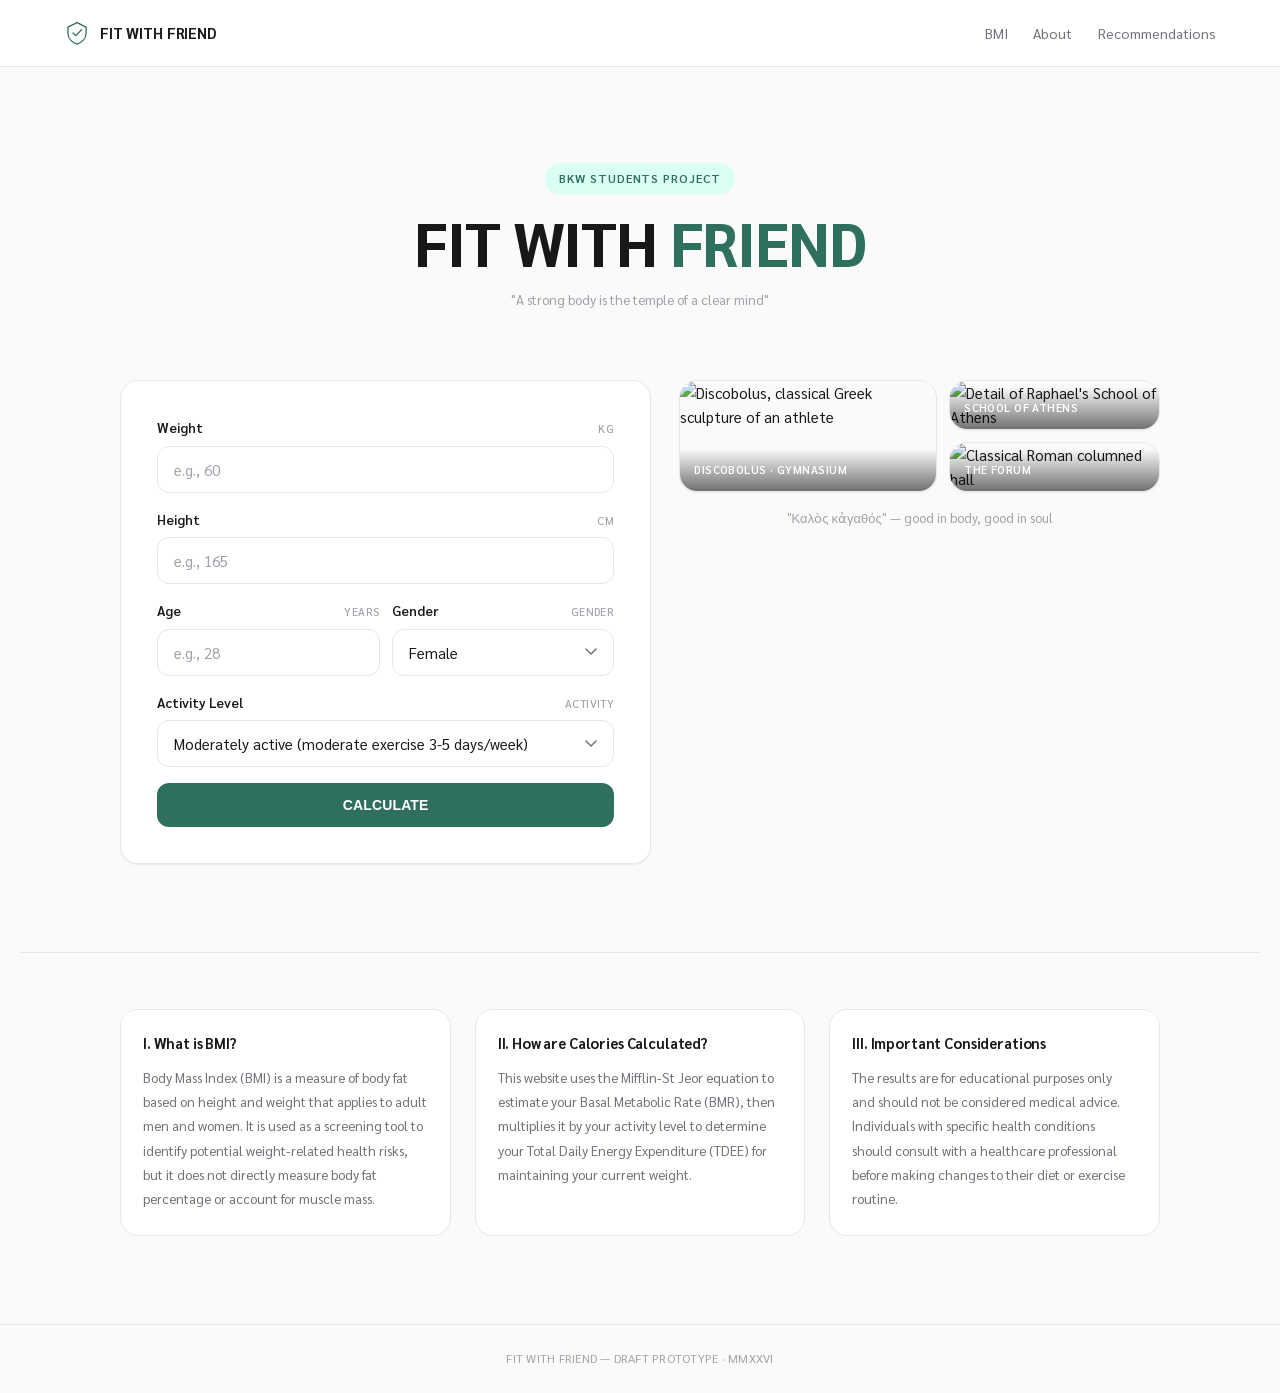
==== index.html @ 42da62a6 "Add files via upload" ====
<!DOCTYPE html>
<html lang="th">
<head>
<meta charset="UTF-8">
<meta name="viewport" content="width=device-width, initial-scale=1.0">
<title>FIT WITH FRIEND — Calculate BMI and Calories</title>
<link rel="preconnect" href="https://fonts.googleapis.com">
<link rel="preconnect" href="https://fonts.gstatic.com" crossorigin>
<link href="https://fonts.googleapis.com/css2?family=Cinzel:wght@400;600;700;900&family=Noto+Serif+Thai:wght@400;600;700;900&family=EB+Garamond:ital,wght@0,400;0,500;0,600;1,400&family=Sarabun:wght@300;400;500;600&display=swap" rel="stylesheet">
<link rel="stylesheet" href="style.css">
</head>
<body>

<header>
  <div class="brand">
    <svg viewBox="0 0 40 40" fill="none" xmlns="http://www.w3.org/2000/svg">
      <path d="M20 4L6 11V20C6 28 12 34.5 20 37C28 34.5 34 28 34 20V11L20 4Z" stroke="#5B2333" stroke-width="2"/>
      <path d="M14 20L18 24L27 15" stroke="#C9A227" stroke-width="2" stroke-linecap="round" stroke-linejoin="round"/>
    </svg>
    <div class="brand-name">FIT WITH FRIEND</div>
  </div>
  <nav>
    <ul>
      <li><a href="#calc">BMI</a></li>
      <li><a href="#about">About</a></li>
      <li><a href="#tips">Recommendations</a></li>
    </ul>
  </nav>
</header>

<section class="hero">
  <span class="eyebrow">BKW students project</span>
  <h1>FIT WITH <span>FRIEND</span></h1>
  <p class="motto">"A strong body is the temple of a clear mind"</p>
</section>

<div class="stage" id="calc">

  <div class="tablet chisel">
    <span class="corner tl"></span><span class="corner tr"></span><span class="corner bl"></span><span class="corner br"></span>

    <div class="field">
      <label for="weight">Weight <span class="unit">KG</span></label>
      <input class="pill-input" type="number" id="weight" placeholder="e.g., 60" min="1" step="0.1">
    </div>

    <div class="field">
      <label for="height">Height <span class="unit">CM</span></label>
      <input class="pill-input" type="number" id="height" placeholder="e.g., 165" min="1" step="0.1">
    </div>

    <div class="row-2">
      <div class="field">
        <label for="age">Age <span class="unit">YEARS</span></label>
        <input class="pill-input" type="number" id="age" placeholder="e.g., 28" min="1" step="1">
      </div>
      <div class="field">
        <label for="gender">Gender <span class="unit">GENDER</span></label>
        <select class="pill-input" id="gender">
          <option value="female">Female</option>
          <option value="male">Male</option>
        </select>
      </div>
    </div>

    <div class="field">
      <label for="activity">Activity Level <span class="unit">ACTIVITY</span></label>
      <select class="pill-input" id="activity">
        <option value="1.2">Sedentary (little or no exercise)</option>
        <option value="1.375">Lightly active (light exercise 1-3 days/week)</option>
        <option value="1.55" selected>Moderately active (moderate exercise 3-5 days/week)</option>
        <option value="1.725">Very active (hard exercise 6-7 days/week)</option>
        <option value="1.9">Extra active (very hard exercise & physical job)</option>
      </select>
    </div>

    <button class="btn-calc" id="calcBtn">
      CALCULATE
    </button>

    <div class="plaque" id="result">
      <div class="plaque-top">
        <div class="bmi-number" id="bmiValue">--</div>
        <div class="bmi-meta">
          <div class="disp-en" style="font-size:12px; letter-spacing:0.14em; color:#9c8f7d;">YOUR BMI</div>
          <div class="bmi-tag" id="bmiTag">—</div>
        </div>
      </div>

      <div class="bmi-scale"><div class="marker" id="bmiMarker" style="left:0%"></div></div>
      <div class="bmi-scale-labels">
        <span>UNDER</span><span>NORMAL</span><span>OVER</span><span>OBESE</span>
      </div>

      <div class="cal-grid">
        <div class="cal-card">
          <div class="num" id="bmrValue">--</div>
          <div class="lbl">Basal Metabolic Rate</div>
        </div>
        <div class="cal-card">
          <div class="num" id="tdeeValue">--</div>
          <div class="lbl">Total Daily Energy Expenditure</div>
        </div>
      </div>

      <div class="plaque-note" id="adviceNote">Advice will appear here after calculation</div>
    </div>
  </div>

  <div class="gallery">
    <figure>
      <img src="https://upload.wikimedia.org/wikipedia/commons/thumb/6/6a/Discobolus_Castel_Porziano_Inv126371.jpg/500px-Discobolus_Castel_Porziano_Inv126371.jpg" alt="Discobolus, classical Greek sculpture of an athlete">
      <figcaption>DISCOBOLUS · GYMNASIUM</figcaption>
    </figure>
    <figure>
      <img src="https://upload.wikimedia.org/wikipedia/commons/thumb/a/a5/Sanzio_01_Plato_Aristotle.jpg/400px-Sanzio_01_Plato_Aristotle.jpg" alt="Detail of Raphael's School of Athens">
      <figcaption>SCHOOL OF ATHENS</figcaption>
    </figure>
    <figure>
      <img src="https://upload.wikimedia.org/wikipedia/commons/thumb/9/91/Palazzo_Colonna_%2846258734635%29.jpg/500px-Palazzo_Colonna_%2846258734635%29.jpg" alt="Classical Roman columned hall">
      <figcaption>THE FORUM</figcaption>
    </figure>
    <p class="quote-strip">"Καλὸς κἀγαθός" — good in body, good in soul</p>
  </div>

</div>

<div class="divider">
  <div class="line"></div>
  <svg viewBox="0 0 100 60" fill="none" xmlns="http://www.w3.org/2000/svg">
    <path d="M50 5C40 20 30 35 32 55" stroke="#C9A227" stroke-width="2" fill="none"/>
    <path d="M50 5C60 20 70 35 68 55" stroke="#C9A227" stroke-width="2" fill="none"/>
    <path d="M35 15c-4 2-6 6-4 10M32 27c-4 1-6 5-5 9M33 40c-4 0-7 4-6 8" stroke="#C9A227" stroke-width="1.6" fill="none" stroke-linecap="round"/>
    <path d="M65 15c4 2 6 6 4 10M68 27c4 1 6 5 5 9M67 40c4 0 7 4 6 8" stroke="#C9A227" stroke-width="1.6" fill="none" stroke-linecap="round"/>
  </svg>
  <div class="line"></div>
</div>

<section class="info" id="about">
  <div class="col">
    <h3 class="disp-en">I. What is BMI?</h3>
    <p>Body Mass Index (BMI) is a measure of body fat based on height and weight that applies to adult men and women. It is used as a screening tool to identify potential weight-related health risks, but it does not directly measure body fat percentage or account for muscle mass.</p>
  </div>
  <div class="col" id="tips">
    <h3 class="disp-en">II. How are Calories Calculated?</h3>
    <p>This website uses the Mifflin-St Jeor equation to estimate your Basal Metabolic Rate (BMR), then multiplies it by your activity level to determine your Total Daily Energy Expenditure (TDEE) for maintaining your current weight.</p>
  </div>
  <div class="col">
    <h3 class="disp-en">III. Important Considerations</h3>
    <p>The results are for educational purposes only and should not be considered medical advice. Individuals with specific health conditions should consult with a healthcare professional before making changes to their diet or exercise routine.</p>
  </div>
</section>

<footer>
  FIT WITH FRIEND — DRAFT PROTOTYPE · MMXXVI
</footer>

<script src="script.js"></script>

</body>
</html>
---- style.css ----
/* ============================================================
   FIT WITH FRIEND — Modern Minimal Theme
   ============================================================ */

:root{
  /* Neutrals */
  --bg:           #FAFAFA;
  --surface:      #FFFFFF;
  --surface-2:    #F4F4F5;
  --border:       #E7E7E5;
  --border-soft:  #F0F0EF;

  --text:         #18181B;
  --text-muted:   #71717A;
  --text-faint:   #A1A1AA;

  /* Single accent, used deliberately */
  --accent:       #2E6F5E;
  --accent-dark:  #235749;
  --accent-soft:  #dafff3;

  /* Status colors for BMI states */
  --status-low:     #2E6F5E;
  --status-normal:  #16A34A;
  --status-high:    #D97706;
  --status-alert:   #DC2626;

  --status-normal-bg:  #EAF7EF;
  --status-high-bg:    #FDF3E3;
  --status-alert-bg:   #FCEAEA;

  --radius-sm: 8px;
  --radius-md: 12px;
  --radius-lg: 18px;

  --shadow-sm: 0 1px 2px rgba(24,24,27,0.04), 0 1px 1px rgba(24,24,27,0.03);
  --shadow-md: 0 8px 24px -12px rgba(24,24,27,0.14);
  --shadow-lg: 0 24px 48px -20px rgba(24,24,27,0.18);
}

*{ box-sizing:border-box; }
html{ scroll-behavior:smooth; }

body{
  margin:0;
  background:var(--bg);
  color:var(--text);
  font-family:'Sarabun', -apple-system, BlinkMacSystemFont, 'Segoe UI', sans-serif;
  -webkit-font-smoothing:antialiased;
  font-size:15px;
  line-height:1.6;
}

h1, h2, h3, .eyebrow, .disp-en{
  font-family:'Sarabun', -apple-system, BlinkMacSystemFont, 'Segoe UI', sans-serif;
}

::selection{ background:var(--accent-soft); color:var(--accent-dark); }
a{ color:inherit; }

/* ---------- Decorative elements from the old theme: neutralized ---------- */
.chisel .corner{ display:none; }
.laurel{ display:none; }

/* ---------- Header / Nav ---------- */
header{
  display:flex; align-items:center; justify-content:space-between;
  padding:20px clamp(20px,5vw,64px);
  border-bottom:1px solid var(--border);
  background:var(--surface);
  position:sticky; top:0; z-index:10;
}
.brand{ display:flex; align-items:center; gap:10px; }
.brand svg{ width:26px; height:26px; }
.brand svg path{ stroke:var(--accent) !important; }
.brand-name{
  font-weight:700; letter-spacing:-0.01em; font-size:15px; color:var(--text);
}
nav ul{ list-style:none; display:flex; gap:clamp(14px,2vw,32px); margin:0; padding:0; font-size:14px; }
nav a{ text-decoration:none; color:var(--text-muted); transition:color .15s ease; }
nav a:hover{ color:var(--text); }
@media (max-width:720px){ nav{ display:none; } }

/* ---------- Hero ---------- */
.hero{
  text-align:center;
  padding:clamp(56px,9vw,96px) 20px clamp(36px,6vw,56px);
  max-width:720px;
  margin:0 auto;
}
.eyebrow{
  display:inline-block; font-size:12px; letter-spacing:0.08em; color:var(--accent);
  margin-bottom:16px; text-transform:uppercase; font-weight:600;
  background:var(--accent-soft); padding:6px 14px; border-radius:999px;
}
.eyebrow::before,.eyebrow::after{ content:""; margin:0; }

.hero h1{
  font-size:clamp(36px,7vw,60px);
  font-weight:700;
  letter-spacing:-0.02em;
  margin:0;
  line-height:1.08;
  color:var(--text);
}
.hero h1 span{ color:var(--accent); }

.hero p.sub{
  max-width:520px; margin:20px auto 0; font-size:16px; line-height:1.75; color:var(--text-muted);
  font-weight:400;
}
.hero .motto{
  margin-top:14px; font-size:13.5px; color:var(--text-faint); font-style:normal;
}

/* ---------- Layout: calculator + gallery ---------- */
.stage{
  display:grid;
  grid-template-columns: 1.05fr 0.95fr;
  gap:clamp(20px,3vw,28px);
  max-width:1120px;
  margin:0 auto;
  padding:0 clamp(20px,5vw,40px) clamp(56px,8vw,88px);
  align-items:start;
}
@media (max-width:900px){ .stage{ grid-template-columns:1fr; } }

/* Calculator card */
.tablet{
  background:var(--surface);
  border:1px solid var(--border);
  border-radius:var(--radius-lg);
  padding:clamp(28px,4vw,36px);
  box-shadow:var(--shadow-sm);
}
.tablet h2{
  margin:0 0 4px;
  font-size:20px;
  font-weight:700;
  letter-spacing:-0.01em;
}
.tablet .tablet-sub{
  font-size:14px; color:var(--text-muted); margin-bottom:28px;
}

.field{ margin-bottom:16px; }
.field label{
  display:flex; justify-content:space-between; align-items:baseline;
  font-weight:600; font-size:13.5px;
  margin-bottom:7px; color:var(--text);
}
.field label .unit{
  font-size:11px; letter-spacing:0.04em; color:var(--text-faint); font-weight:500;
}

.pill-input{
  width:100%;
  border:1.5px solid var(--border);
  background:var(--surface);
  border-radius:var(--radius-md);
  padding:13px 16px;
  font-family:'Sarabun', sans-serif;
  font-size:15px;
  color:var(--text);
  outline:none;
  transition:border-color .15s ease, box-shadow .15s ease;
}
.pill-input:hover{ border-color:#D4D4D8; }
.pill-input:focus{
  border-color:var(--accent);
  box-shadow:0 0 0 3px var(--accent-soft);
}
.pill-input::placeholder{ color:var(--text-faint); }

.row-2{ display:grid; grid-template-columns:1fr 1fr; gap:12px; }

select.pill-input{
  appearance:none;
  background-image:url("data:image/svg+xml;utf8,<svg xmlns='http://www.w3.org/2000/svg' width='12' height='8'><path d='M1 1l5 5 5-5' stroke='%2371717A' stroke-width='1.5' fill='none' stroke-linecap='round' stroke-linejoin='round'/></svg>");
  background-repeat:no-repeat; background-position:right 16px center; padding-right:38px;
}

.btn-calc{
  width:100%;
  margin-top:6px;
  padding:14px;
  border:none;
  border-radius:var(--radius-md);
  background:var(--accent);
  color:#FFFFFF;
  font-weight:600;
  font-size:14px;
  letter-spacing:0.01em;
  cursor:pointer;
  transition:background .15s ease, transform .1s ease;
  display:flex; flex-direction:column; align-items:center; gap:1px;
}
.btn-calc:hover{ background:var(--accent-dark); }
.btn-calc:active{ transform:scale(0.99); }
.btn-calc .th{ font-size:14px; font-weight:600; }

/* result card */
.plaque{
  margin-top:24px;
  border-top:1px solid var(--border);
  padding-top:22px;
  display:none;
}
.plaque.show{ display:block; animation:reveal .35s ease; }
@keyframes reveal{ from{opacity:0; transform:translateY(6px);} to{opacity:1; transform:translateY(0);} }

.plaque-top{ display:flex; align-items:center; gap:16px; margin-bottom:16px; }
.bmi-number{ font-weight:700; font-size:38px; color:var(--text); line-height:1; letter-spacing:-0.02em; }

.bmi-tag{
  display:inline-block; margin-top:5px; padding:4px 12px; border-radius:999px;
  font-size:12px; font-weight:600; letter-spacing:0.01em;
  background:var(--status-normal-bg); color:var(--status-normal);
}
.bmi-tag.warn{ background:var(--status-high-bg); color:var(--status-high); }
.bmi-tag.alert{ background:var(--status-alert-bg); color:var(--status-alert); }

.bmi-scale{
  height:6px; border-radius:999px;
  background:linear-gradient(90deg, var(--status-low) 0 20%, var(--status-normal) 20% 45%, var(--status-high) 45% 65%, var(--status-alert) 65% 100%);
  position:relative; margin:14px 0 6px;
}
.bmi-scale .marker{
  position:absolute; top:-4px; width:2px; height:14px; background:var(--text);
  border-radius:2px; box-shadow:0 0 0 2px var(--surface);
}
.bmi-scale-labels{
  display:flex; justify-content:space-between; font-size:10px; letter-spacing:0.03em;
  color:var(--text-faint); font-weight:600; text-transform:uppercase;
}

.cal-grid{ display:grid; grid-template-columns:1fr 1fr; gap:10px; margin-top:22px; }
.cal-card{
  background:var(--surface-2); border:1px solid var(--border-soft); border-radius:var(--radius-md);
  padding:14px 16px;
}
.cal-card .num{ font-weight:700; font-size:22px; color:var(--text); letter-spacing:-0.01em; }
.cal-card .lbl{ font-size:12px; color:var(--text-muted); margin-top:4px; }

.plaque-note{
  margin-top:16px; font-size:13.5px; line-height:1.7; color:var(--accent-dark);
  padding:14px 16px; background:var(--accent-soft);
  border-radius:var(--radius-md); border:none;
}

/* Gallery */
.gallery{
  display:grid; grid-template-columns:1.1fr 0.9fr; grid-template-rows:auto auto;
  gap:12px;
}
.gallery figure{
  margin:0; position:relative; overflow:hidden; border-radius:var(--radius-lg);
  box-shadow:var(--shadow-sm); border:1px solid var(--border);
}
.gallery figure:nth-child(1){ grid-row:1 / 3; }
.gallery figure img{
  width:100%; height:100%; object-fit:cover; display:block;
  filter:none;
  transition:transform .4s ease;
}
.gallery figure:hover img{ transform:scale(1.03); }
.gallery figcaption{
  position:absolute; left:0; right:0; bottom:0; padding:12px 14px;
  background:linear-gradient(0deg, rgba(0,0,0,0.55), transparent);
  color:#FFFFFF; font-size:11px; letter-spacing:0.04em; font-weight:600;
}

.quote-strip{
  grid-column:1 / -1; margin-top:4px;
  text-align:center; font-size:13px; color:var(--text-faint);
}

/* Divider */
.divider{ display:flex; align-items:center; justify-content:center; gap:0; padding:0 20px 56px; }
.divider .line{ height:1px; width:100%; max-width:1120px; background:var(--border); }
.divider svg{ display:none; }

/* Info section */
.info{
  max-width:1120px; margin:0 auto; padding:0 clamp(20px,5vw,40px) 88px;
  display:grid; grid-template-columns:repeat(3,1fr); gap:24px;
}
@media (max-width:820px){ .info{ grid-template-columns:1fr; } }
.info .col{
  background:var(--surface); border:1px solid var(--border); border-radius:var(--radius-lg);
  padding:22px 22px 24px;
}
.info .col h3{ font-size:14.5px; font-weight:700; letter-spacing:-0.01em; margin:0 0 10px; color:var(--text); }
.info .col p{ font-size:13.5px; line-height:1.8; color:var(--text-muted); margin:0; }

footer{
  border-top:1px solid var(--border);
  padding:24px 20px; text-align:center;
  font-size:12px; letter-spacing:0.02em; color:var(--text-faint);
}

/* ---------- Page load: slide-up entrance ---------- */
@keyframes slideUpIn{
  from{ opacity:0; transform:translateY(28px); }
  to{ opacity:1; transform:translateY(0); }
}

header, .hero, .stage, .divider, .info, footer{
  animation:slideUpIn 0.7s cubic-bezier(0.16, 1, 0.3, 1) both;
}

header{ animation-delay:0.2s; }
.hero{ animation-delay:0.2s; }
.stage{ animation-delay:0.5s; }
.divider{ animation-delay:0.8s; }
.info{ animation-delay:1s; }
footer{ animation-delay:0.5s; }

@media (prefers-reduced-motion: reduce){
  *{ animation:none !important; transition:none !important; }
}

:focus-visible{ outline:2px solid var(--accent); outline-offset:2px; }
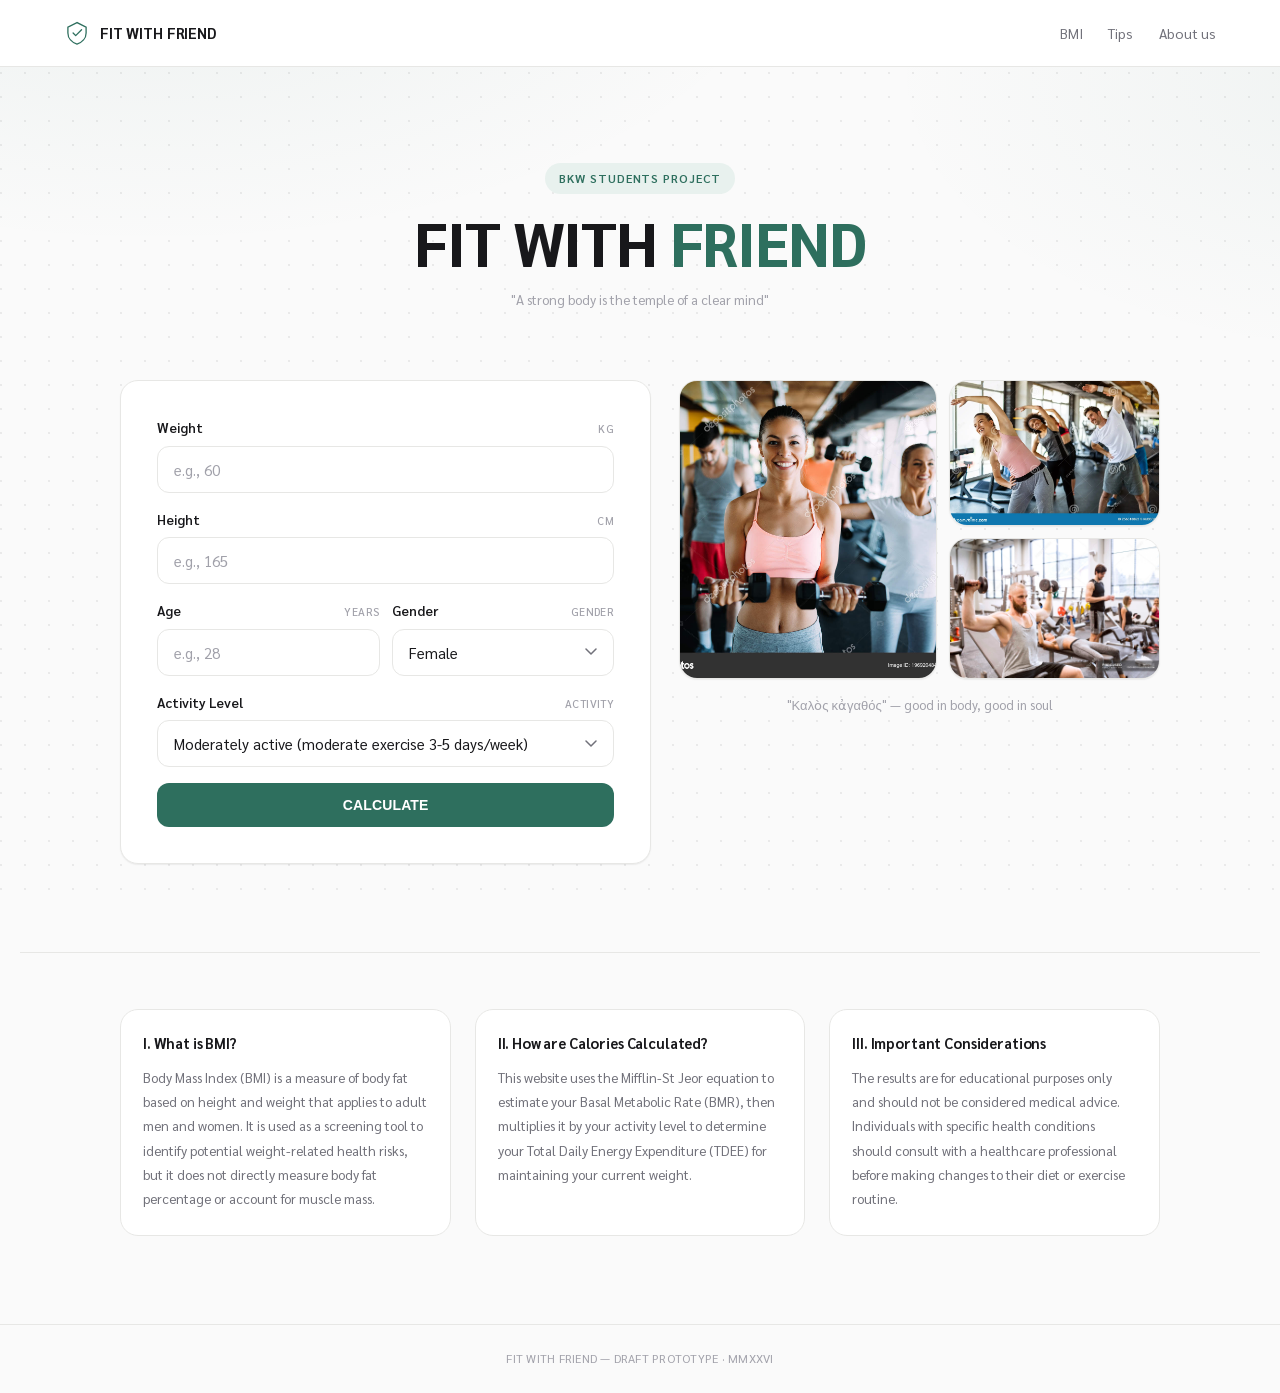
==== commit 282e9e8b: "Add files via upload" ====
--- a/index.html
+++ b/index.html
@@ -22,8 +22,8 @@
   <nav>
     <ul>
       <li><a href="#calc">BMI</a></li>
-      <li><a href="#about">About</a></li>
-      <li><a href="#tips">Recommendations</a></li>
+      <li><a href="#tips">Tips</a></li>
+      <li><a href="about.html">About us</a></li>
     </ul>
   </nav>
 </header>
@@ -109,16 +109,13 @@
 
   <div class="gallery">
     <figure>
-      <img src="https://upload.wikimedia.org/wikipedia/commons/thumb/6/6a/Discobolus_Castel_Porziano_Inv126371.jpg/500px-Discobolus_Castel_Porziano_Inv126371.jpg" alt="Discobolus, classical Greek sculpture of an athlete">
-      <figcaption>DISCOBOLUS · GYMNASIUM</figcaption>
+      <img src="image 1.jpg" alt="Discobolus, classical Greek sculpture of an athlete">
     </figure>
     <figure>
-      <img src="https://upload.wikimedia.org/wikipedia/commons/thumb/a/a5/Sanzio_01_Plato_Aristotle.jpg/400px-Sanzio_01_Plato_Aristotle.jpg" alt="Detail of Raphael's School of Athens">
-      <figcaption>SCHOOL OF ATHENS</figcaption>
+      <img src="image 2.jpg" alt="Detail of Raphael's School of Athens">
     </figure>
     <figure>
-      <img src="https://upload.wikimedia.org/wikipedia/commons/thumb/9/91/Palazzo_Colonna_%2846258734635%29.jpg/500px-Palazzo_Colonna_%2846258734635%29.jpg" alt="Classical Roman columned hall">
-      <figcaption>THE FORUM</figcaption>
+      <img src="image 3.jpg" alt="Classical Roman columned hall">
     </figure>
     <p class="quote-strip">"Καλὸς κἀγαθός" — good in body, good in soul</p>
   </div>
--- a/style.css
+++ b/style.css
@@ -17,7 +17,7 @@
   /* Single accent, used deliberately */
   --accent:       #2E6F5E;
   --accent-dark:  #235749;
-  --accent-soft:  #dafff3;
+  --accent-soft:  #E8F1EE;
 
   /* Status colors for BMI states */
   --status-low:     #2E6F5E;
@@ -43,7 +43,12 @@
 
 body{
   margin:0;
-  background:var(--bg);
+  background:
+    radial-gradient(1100px 560px at 12% -10%, rgba(46,111,94,0.07), transparent 60%),
+    radial-gradient(900px 520px at 108% 8%, rgba(46,111,94,0.05), transparent 55%),
+    radial-gradient(circle at 1px 1px, rgba(24,24,27,0.07) 1px, transparent 0) 0 0/24px 24px,
+    var(--bg);
+  background-attachment:fixed;
   color:var(--text);
   font-family:'Sarabun', -apple-system, BlinkMacSystemFont, 'Segoe UI', sans-serif;
   -webkit-font-smoothing:antialiased;
@@ -211,7 +216,7 @@
 
 .plaque-top{ display:flex; align-items:center; gap:16px; margin-bottom:16px; }
 .bmi-number{ font-weight:700; font-size:38px; color:var(--text); line-height:1; letter-spacing:-0.02em; }
-
+.bmi-meta{ }
 .bmi-tag{
   display:inline-block; margin-top:5px; padding:4px 12px; border-radius:999px;
   font-size:12px; font-weight:600; letter-spacing:0.01em;
@@ -309,15 +314,15 @@
   animation:slideUpIn 0.7s cubic-bezier(0.16, 1, 0.3, 1) both;
 }
 
-header{ animation-delay:0.2s; }
-.hero{ animation-delay:0.2s; }
-.stage{ animation-delay:0.5s; }
-.divider{ animation-delay:0.8s; }
-.info{ animation-delay:1s; }
-footer{ animation-delay:0.5s; }
+header{ animation-delay:0s; }
+.hero{ animation-delay:0.08s; }
+.stage{ animation-delay:0.18s; }
+.divider{ animation-delay:0.28s; }
+.info{ animation-delay:0.34s; }
+footer{ animation-delay:0.42s; }
 
 @media (prefers-reduced-motion: reduce){
   *{ animation:none !important; transition:none !important; }
 }
 
-:focus-visible{ outline:2px solid var(--accent); outline-offset:2px; }
+:focus-visible{ outline:2px solid var(--accent); outline-offset:2px; }
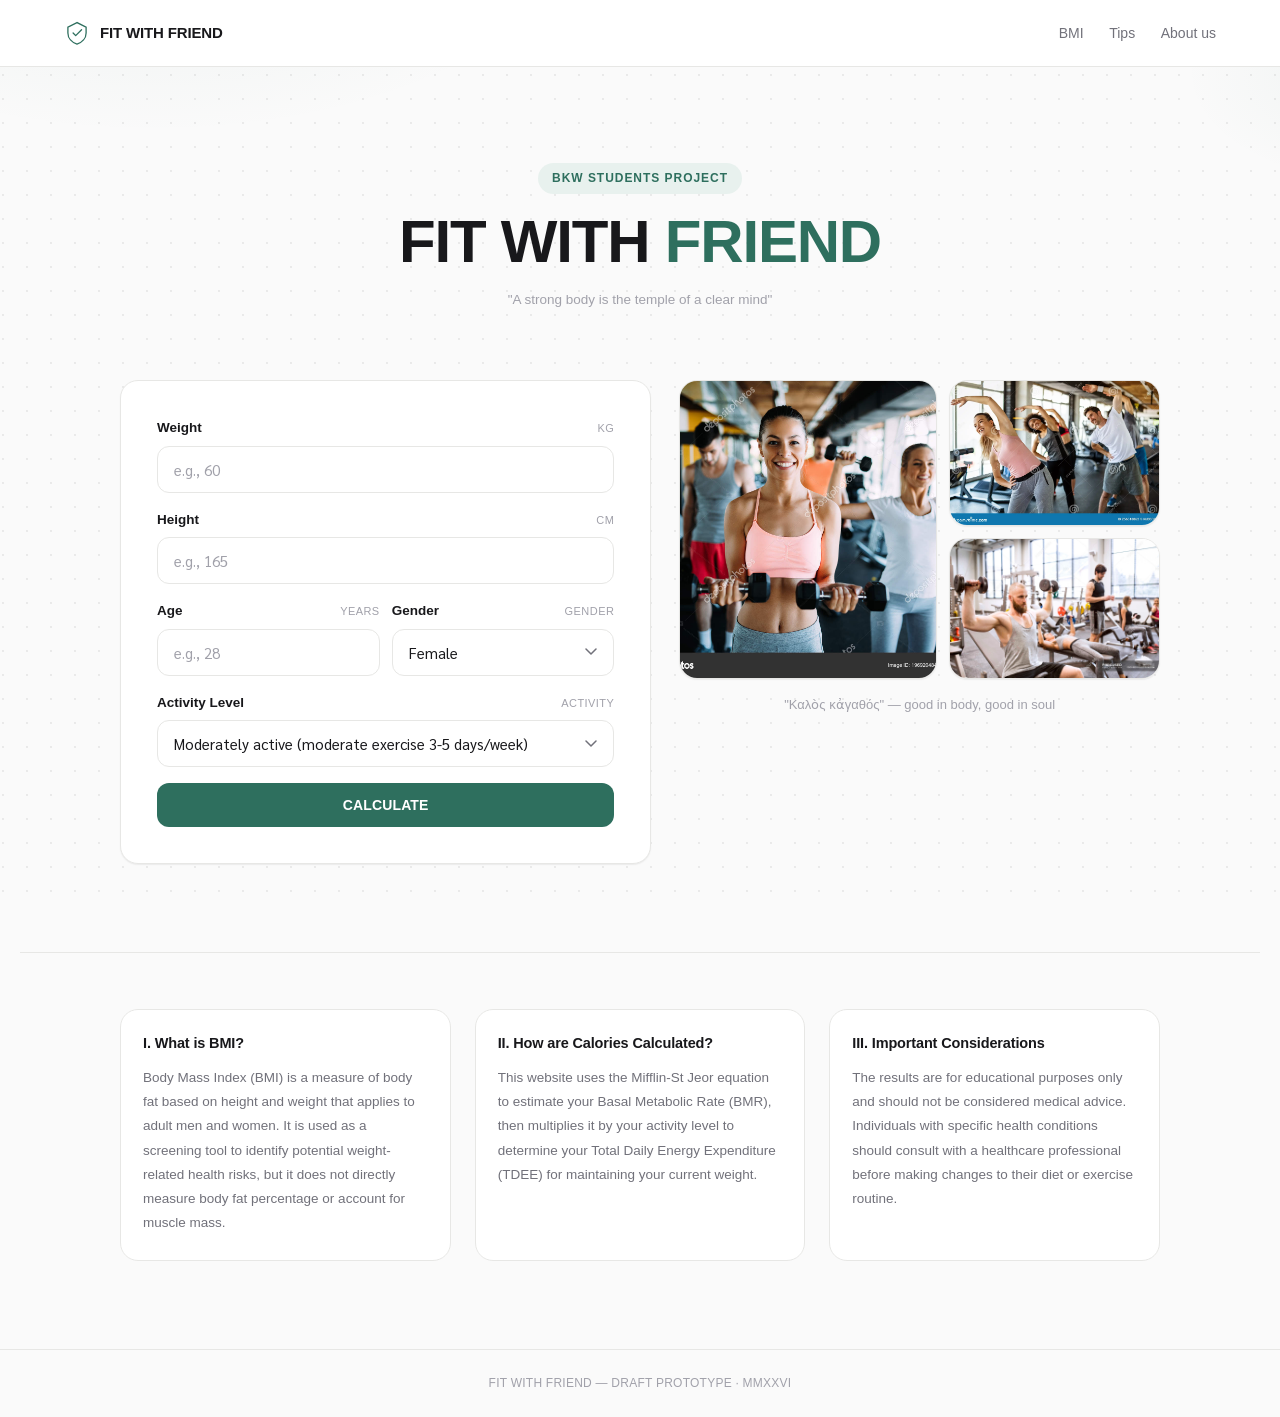
==== commit b72fa30e: "thumbnails" ====
--- a/index.html
+++ b/index.html
@@ -3,6 +3,7 @@
 <head>
 <meta charset="UTF-8">
 <meta name="viewport" content="width=device-width, initial-scale=1.0">
+<meta property="og:image" content="thuimb.png" />
 <title>FIT WITH FRIEND — Calculate BMI and Calories</title>
 <link rel="preconnect" href="https://fonts.googleapis.com">
 <link rel="preconnect" href="https://fonts.gstatic.com" crossorigin>
--- a/style.css
+++ b/style.css
@@ -44,20 +44,20 @@
 body{
   margin:0;
   background:
-    radial-gradient(1100px 560px at 12% -10%, rgba(46,111,94,0.07), transparent 60%),
-    radial-gradient(900px 520px at 108% 8%, rgba(46,111,94,0.05), transparent 55%),
-    radial-gradient(circle at 1px 1px, rgba(24,24,27,0.07) 1px, transparent 0) 0 0/24px 24px,
+    radial-gradient(1100px 560px at 12% -10%, rgba(46,111,94,0.07), transparent 40%),
+    radial-gradient(900px 520px at 108% 8%, rgba(46,111,94,0.05), transparent 22%),
+    radial-gradient(circle at 3px 3px, rgba(24,24,27,0.07) 1px, transparent 0) 0 0/24px 24px,
     var(--bg);
   background-attachment:fixed;
   color:var(--text);
-  font-family:'Sarabun', -apple-system, BlinkMacSystemFont, 'Segoe UI', sans-serif;
+  font-family:'Cadson Demak', -apple-system, BlinkMacSystemFont, 'Segoe UI', sans-serif;
   -webkit-font-smoothing:antialiased;
   font-size:15px;
   line-height:1.6;
 }
 
 h1, h2, h3, .eyebrow, .disp-en{
-  font-family:'Sarabun', -apple-system, BlinkMacSystemFont, 'Segoe UI', sans-serif;
+  font-family:'Cadson Demak', -apple-system, BlinkMacSystemFont, 'Segoe UI', sans-serif;
 }
 
 ::selection{ background:var(--accent-soft); color:var(--accent-dark); }
@@ -81,10 +81,21 @@
 .brand-name{
   font-weight:700; letter-spacing:-0.01em; font-size:15px; color:var(--text);
 }
-nav ul{ list-style:none; display:flex; gap:clamp(14px,2vw,32px); margin:0; padding:0; font-size:14px; }
-nav a{ text-decoration:none; color:var(--text-muted); transition:color .15s ease; }
+nav ul{ list-style:none; display:flex; gap:clamp(14px,2vw,32px); margin:0; padding:0; font-size:14px; flex-wrap:nowrap; }
+nav a{ text-decoration:none; color:var(--text-muted); transition:color .15s ease; white-space:nowrap; }
 nav a:hover{ color:var(--text); }
-@media (max-width:720px){ nav{ display:none; } }
+
+@media (max-width:600px){
+  header{ padding:16px 16px; }
+  .brand svg{ width:22px; height:22px; }
+  .brand-name{ font-size:12.5px; letter-spacing:-0.005em; }
+  nav ul{ gap:12px; font-size:12.5px; }
+}
+@media (max-width:400px){
+  header{ padding:14px 12px; }
+  .brand-name{ font-size:11.5px; }
+  nav ul{ gap:9px; font-size:11.5px; }
+}
 
 /* ---------- Hero ---------- */
 .hero{
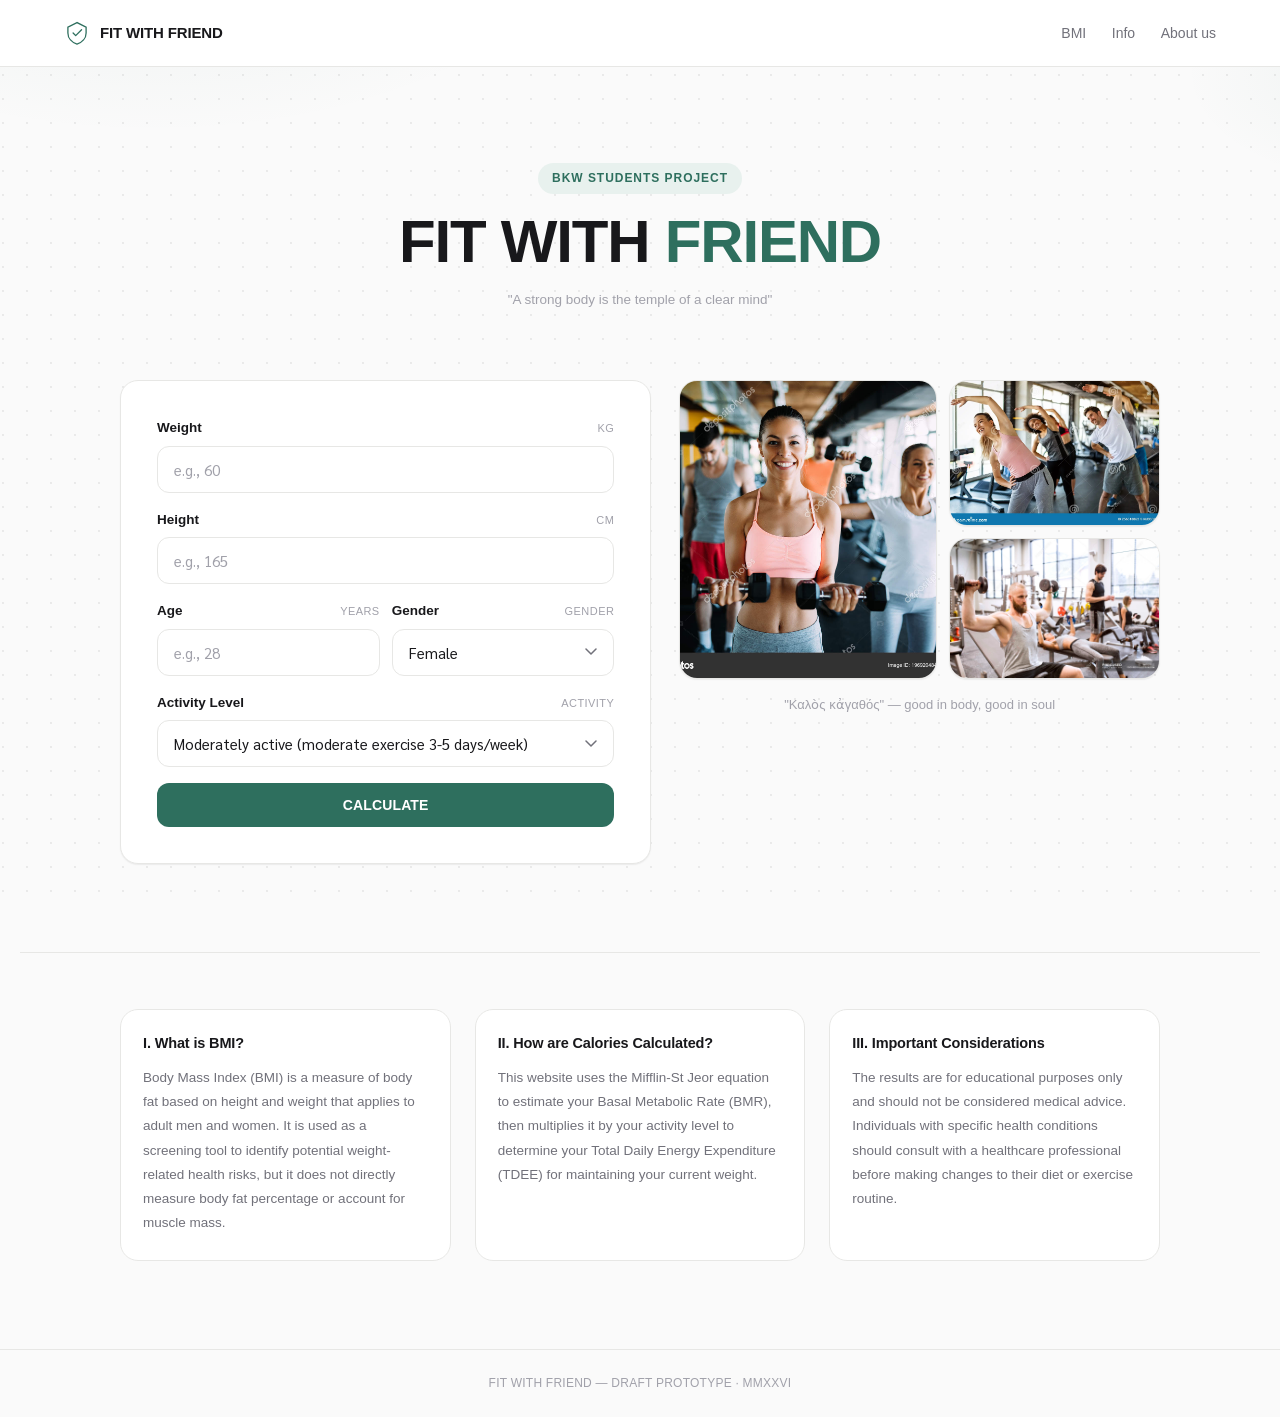
==== commit 3099329c: "Update index.html" ====
--- a/index.html
+++ b/index.html
@@ -23,7 +23,7 @@
   <nav>
     <ul>
       <li><a href="#calc">BMI</a></li>
-      <li><a href="#tips">Tips</a></li>
+      <li><a href="#tips">Info</a></li>
       <li><a href="about.html">About us</a></li>
     </ul>
   </nav>
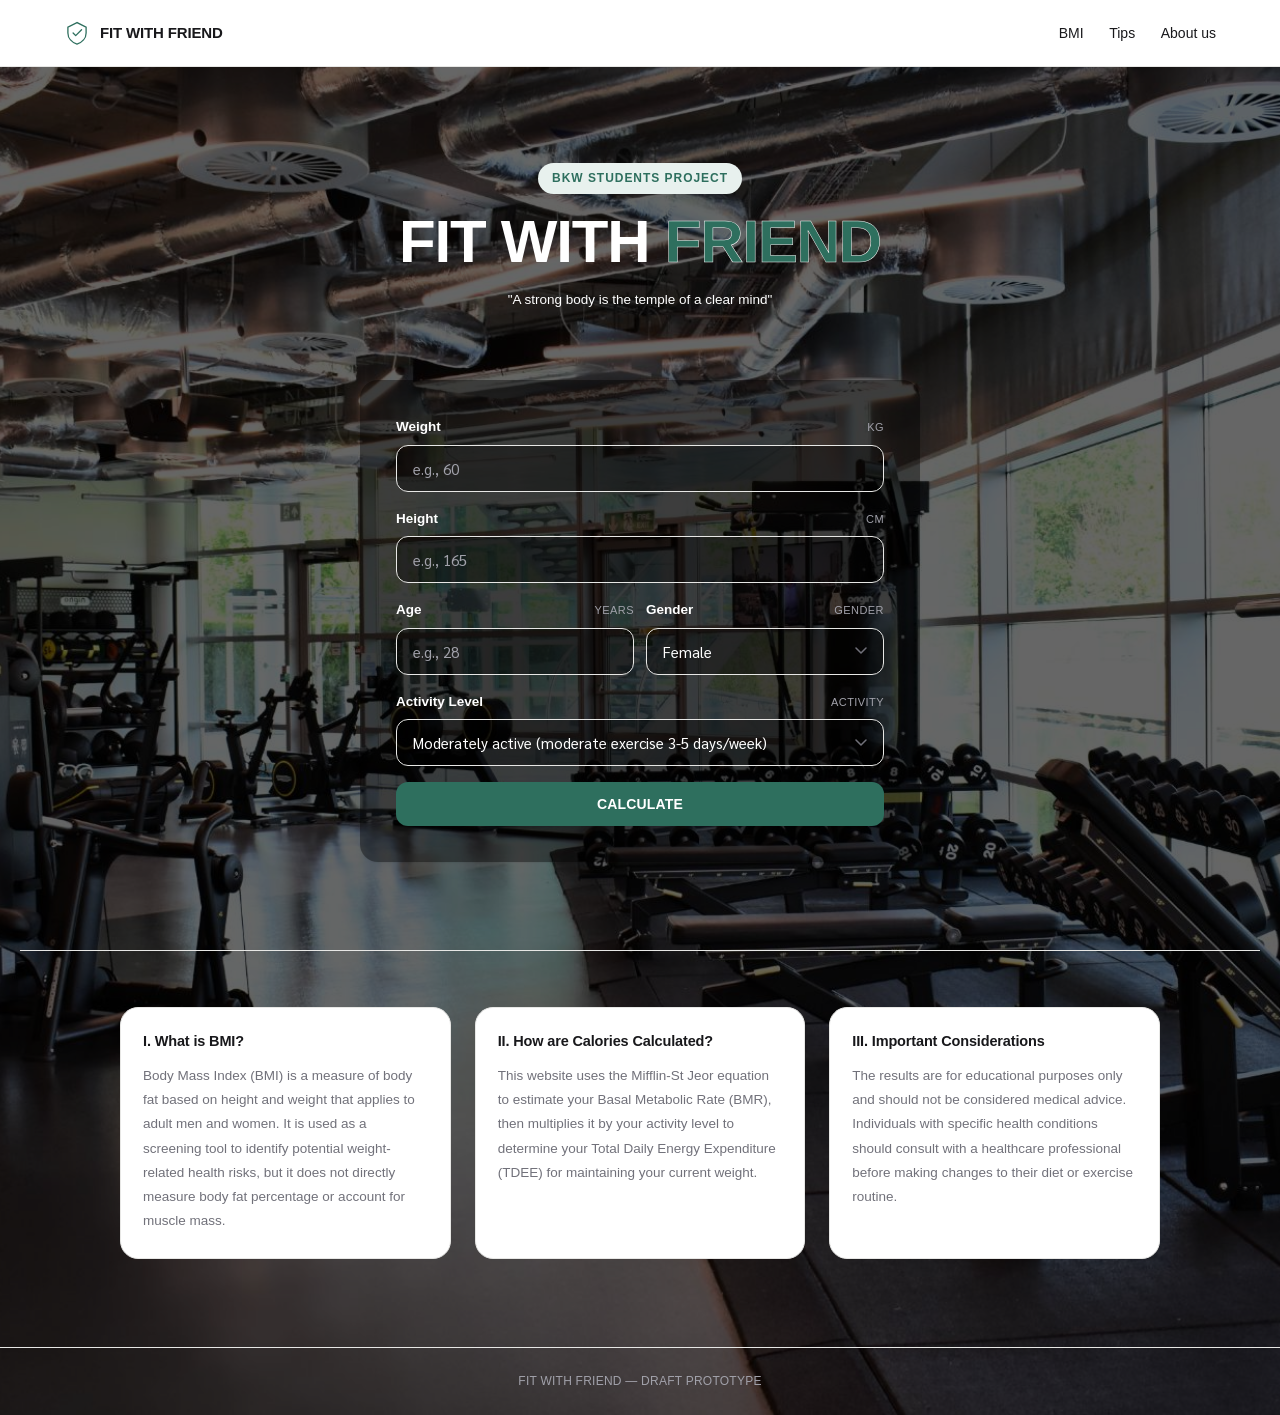
==== commit 5a1a0326: "Add files via upload" ====
--- a/index.html
+++ b/index.html
@@ -23,7 +23,7 @@
   <nav>
     <ul>
       <li><a href="#calc">BMI</a></li>
-      <li><a href="#tips">Info</a></li>
+      <li><a href="#tips">Tips</a></li>
       <li><a href="about.html">About us</a></li>
     </ul>
   </nav>
@@ -105,20 +105,15 @@
       </div>
 
       <div class="plaque-note" id="adviceNote">Advice will appear here after calculation</div>
+
+      <div class="food-suggest">
+        <div class="food-suggest-head">
+          <h4>Suggested Foods For You</h4>
+          <p>Picked based on your BMI category, with approximate nutrition per serving</p>
+        </div>
+        <div class="food-grid" id="foodGrid"></div>
+      </div>
     </div>
-  </div>
-
-  <div class="gallery">
-    <figure>
-      <img src="image 1.jpg" alt="Discobolus, classical Greek sculpture of an athlete">
-    </figure>
-    <figure>
-      <img src="image 2.jpg" alt="Detail of Raphael's School of Athens">
-    </figure>
-    <figure>
-      <img src="image 3.jpg" alt="Classical Roman columned hall">
-    </figure>
-    <p class="quote-strip">"Καλὸς κἀγαθός" — good in body, good in soul</p>
   </div>
 
 </div>
@@ -150,7 +145,7 @@
 </section>
 
 <footer>
-  FIT WITH FRIEND — DRAFT PROTOTYPE · MMXXVI
+  FIT WITH FRIEND — DRAFT PROTOTYPE
 </footer>
 
 <script src="script.js"></script>
--- a/style.css
+++ b/style.css
@@ -43,19 +43,17 @@
 
 body{
   margin:0;
-  background:
-    radial-gradient(1100px 560px at 12% -10%, rgba(46,111,94,0.07), transparent 40%),
-    radial-gradient(900px 520px at 108% 8%, rgba(46,111,94,0.05), transparent 22%),
-    radial-gradient(circle at 3px 3px, rgba(24,24,27,0.07) 1px, transparent 0) 0 0/24px 24px,
-    var(--bg);
-  background-attachment:fixed;
+  background: url("img.jpg") center/cover no-repeat, var(--bg);
+  background: linear-gradient(rgba(0, 0, 0, 0.6), rgba(0, 0, 0, 0.6)), 
+              url('img.jpg') no-repeat center center;
+  background-size: cover;
+  background-position: center;
   color:var(--text);
   font-family:'Cadson Demak', -apple-system, BlinkMacSystemFont, 'Segoe UI', sans-serif;
   -webkit-font-smoothing:antialiased;
   font-size:15px;
   line-height:1.6;
 }
-
 h1, h2, h3, .eyebrow, .disp-en{
   font-family:'Cadson Demak', -apple-system, BlinkMacSystemFont, 'Segoe UI', sans-serif;
 }
@@ -82,8 +80,8 @@
   font-weight:700; letter-spacing:-0.01em; font-size:15px; color:var(--text);
 }
 nav ul{ list-style:none; display:flex; gap:clamp(14px,2vw,32px); margin:0; padding:0; font-size:14px; flex-wrap:nowrap; }
-nav a{ text-decoration:none; color:var(--text-muted); transition:color .15s ease; white-space:nowrap; }
-nav a:hover{ color:var(--text); }
+nav a{ text-decoration:none; color:var(--text); transition:color .15s ease; white-space:nowrap; }
+nav a:hover{ color:var(--accent); }
 
 @media (max-width:600px){
   header{ padding:16px 16px; }
@@ -117,37 +115,40 @@
   letter-spacing:-0.02em;
   margin:0;
   line-height:1.08;
-  color:var(--text);
-}
-.hero h1 span{ color:var(--accent); }
+  color:white;
+}
+.hero h1 span{ 
+  color:var(--accent);
+  -webkit-text-stroke: 0.5px white;
+}
 
 .hero p.sub{
   max-width:520px; margin:20px auto 0; font-size:16px; line-height:1.75; color:var(--text-muted);
   font-weight:400;
 }
 .hero .motto{
-  margin-top:14px; font-size:13.5px; color:var(--text-faint); font-style:normal;
+  margin-top:14px; font-size:13.5px; color:white; font-style:normal;
 }
 
 /* ---------- Layout: calculator + gallery ---------- */
 .stage{
-  display:grid;
-  grid-template-columns: 1.05fr 0.95fr;
-  gap:clamp(20px,3vw,28px);
+  display:flex;
+  justify-content:center;
+  align-items:flex-start;
+  width:100%;
   max-width:1120px;
   margin:0 auto;
   padding:0 clamp(20px,5vw,40px) clamp(56px,8vw,88px);
-  align-items:start;
-}
-@media (max-width:900px){ .stage{ grid-template-columns:1fr; } }
-
-/* Calculator card */
+}
+
 .tablet{
-  background:var(--surface);
-  border:1px solid var(--border);
+  width:100%;
+  max-width:560px;
+  background-color:rgb(0, 0, 0, 40%);
   border-radius:var(--radius-lg);
   padding:clamp(28px,4vw,36px);
   box-shadow:var(--shadow-sm);
+  margin:0 auto;
 }
 .tablet h2{
   margin:0 0 4px;
@@ -156,14 +157,14 @@
   letter-spacing:-0.01em;
 }
 .tablet .tablet-sub{
-  font-size:14px; color:var(--text-muted); margin-bottom:28px;
+  font-size:14px; color:white; margin-bottom:28px;
 }
 
 .field{ margin-bottom:16px; }
 .field label{
   display:flex; justify-content:space-between; align-items:baseline;
   font-weight:600; font-size:13.5px;
-  margin-bottom:7px; color:var(--text);
+  margin-bottom:7px; color:white;
 }
 .field label .unit{
   font-size:11px; letter-spacing:0.04em; color:var(--text-faint); font-weight:500;
@@ -172,14 +173,14 @@
 .pill-input{
   width:100%;
   border:1.5px solid var(--border);
-  background:var(--surface);
+  background-color:rgb(0, 0, 0, 40%);
   border-radius:var(--radius-md);
   padding:13px 16px;
   font-family:'Sarabun', sans-serif;
   font-size:15px;
-  color:var(--text);
   outline:none;
   transition:border-color .15s ease, box-shadow .15s ease;
+  color:white;
 }
 .pill-input:hover{ border-color:#D4D4D8; }
 .pill-input:focus{
@@ -226,7 +227,7 @@
 @keyframes reveal{ from{opacity:0; transform:translateY(6px);} to{opacity:1; transform:translateY(0);} }
 
 .plaque-top{ display:flex; align-items:center; gap:16px; margin-bottom:16px; }
-.bmi-number{ font-weight:700; font-size:38px; color:var(--text); line-height:1; letter-spacing:-0.02em; }
+.bmi-number{ font-weight:700; font-size:38px; color:white; line-height:1; letter-spacing:-0.02em; }
 .bmi-meta{ }
 .bmi-tag{
   display:inline-block; margin-top:5px; padding:4px 12px; border-radius:999px;
@@ -247,7 +248,7 @@
 }
 .bmi-scale-labels{
   display:flex; justify-content:space-between; font-size:10px; letter-spacing:0.03em;
-  color:var(--text-faint); font-weight:600; text-transform:uppercase;
+  color:white; font-weight:600; text-transform:uppercase;
 }
 
 .cal-grid{ display:grid; grid-template-columns:1fr 1fr; gap:10px; margin-top:22px; }
@@ -264,32 +265,37 @@
   border-radius:var(--radius-md); border:none;
 }
 
-/* Gallery */
-.gallery{
-  display:grid; grid-template-columns:1.1fr 0.9fr; grid-template-rows:auto auto;
-  gap:12px;
-}
-.gallery figure{
-  margin:0; position:relative; overflow:hidden; border-radius:var(--radius-lg);
-  box-shadow:var(--shadow-sm); border:1px solid var(--border);
-}
-.gallery figure:nth-child(1){ grid-row:1 / 3; }
-.gallery figure img{
-  width:100%; height:100%; object-fit:cover; display:block;
-  filter:none;
-  transition:transform .4s ease;
-}
-.gallery figure:hover img{ transform:scale(1.03); }
-.gallery figcaption{
-  position:absolute; left:0; right:0; bottom:0; padding:12px 14px;
-  background:linear-gradient(0deg, rgba(0,0,0,0.55), transparent);
-  color:#FFFFFF; font-size:11px; letter-spacing:0.04em; font-weight:600;
-}
-
-.quote-strip{
-  grid-column:1 / -1; margin-top:4px;
-  text-align:center; font-size:13px; color:var(--text-faint);
-}
+/* Food suggestions */
+.food-suggest{ margin-top:22px; }
+.food-suggest-head h4{
+  font-size:14px; font-weight:700; margin:0 0 3px; color:white; letter-spacing:-0.005em;
+}
+.food-suggest-head p{
+  font-size:12px; color:white; margin:0 0 14px;
+}
+.food-grid{
+  display:grid; grid-template-columns:1fr; gap:10px;
+}
+.food-card{
+  background:var(--surface-2); border:1px solid var(--border-soft); border-radius:var(--radius-md);
+  padding:14px 16px;
+}
+.food-card-top{
+  display:flex; align-items:center; justify-content:space-between; gap:10px; margin-bottom:4px;
+}
+.food-name{ font-size:13.5px; font-weight:600; color:var(--text); }
+.food-kcal{ font-size:12px; font-weight:700; color:var(--accent); white-space:nowrap; }
+.food-desc{ font-size:12px; color:var(--text-muted); line-height:1.55; margin:0 0 10px; }
+.food-nutrients{
+  display:flex; flex-wrap:wrap; gap:6px;
+}
+.nutrient-tag{
+  font-size:11px; font-weight:600; letter-spacing:0.01em;
+  padding:3px 9px; border-radius:999px;
+  background:var(--surface); border:1px solid var(--border);
+  color:var(--text-muted);
+}
+.nutrient-tag .val{ color:var(--text); }
 
 /* Divider */
 .divider{ display:flex; align-items:center; justify-content:center; gap:0; padding:0 20px 56px; }
